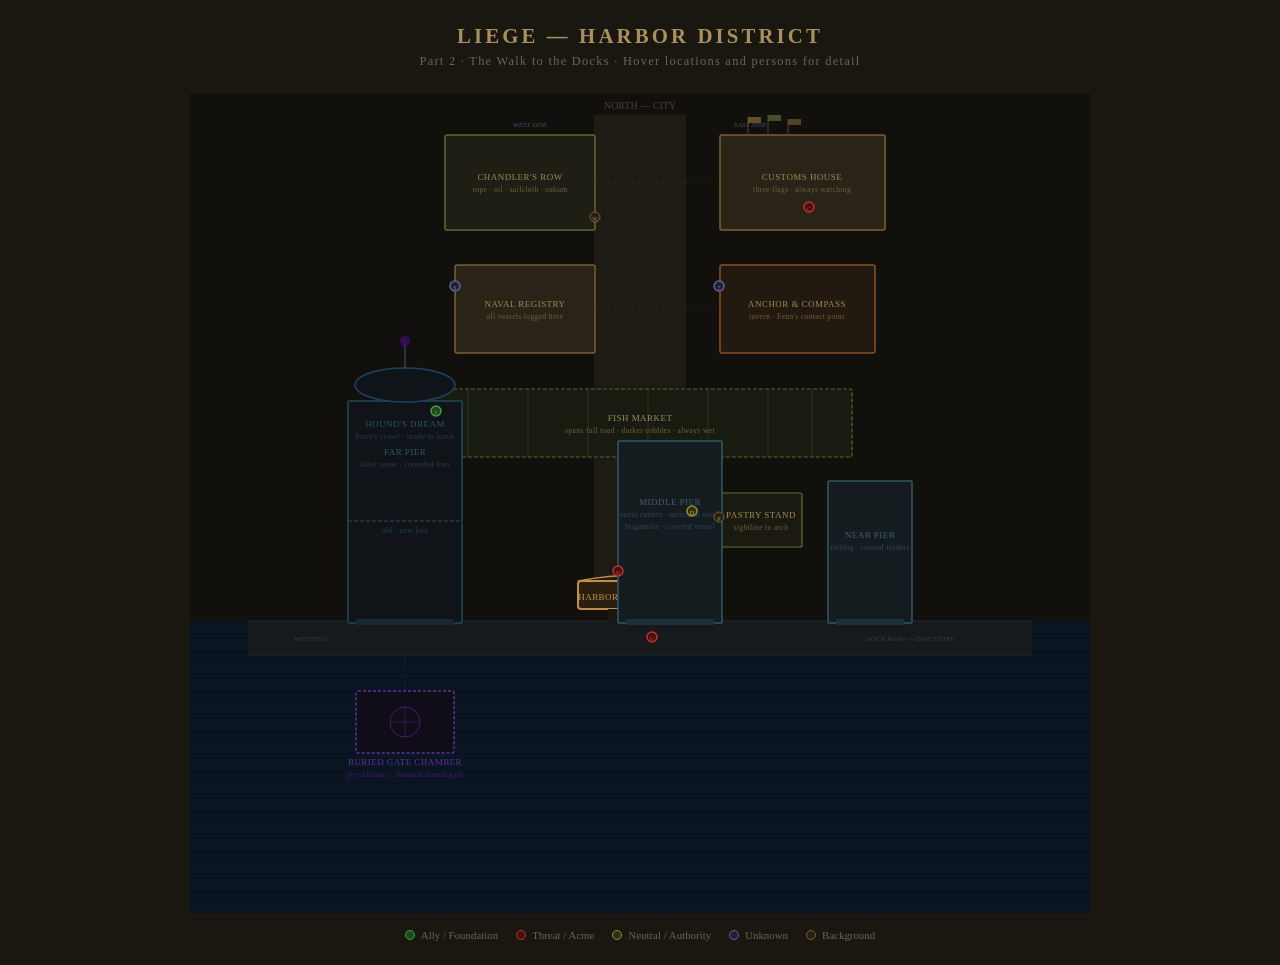
==== index.html @ 9b4d0555 "generated people locations" ====
<!DOCTYPE html>
<html lang="en">
<head>
<meta charset="UTF-8">
<meta name="viewport" content="width=device-width, initial-scale=1.0">
<title>Liege Harbor District — Island Kingdom</title>
<link rel="stylesheet" href="static/css/map.css">
</head>
<body>

<h1>Liege — Harbor District</h1>
<p class="sub">Part 2 · The Walk to the Docks · Hover locations and persons for detail</p>

<div id="mc">
<svg viewBox="0 0 900 820" xmlns="http://www.w3.org/2000/svg">
<defs>
  <pattern id="cb" patternUnits="userSpaceOnUse" width="8" height="8">
    <rect width="8" height="8" fill="#1e1a14"/>
    <rect x="0" y="0" width="3" height="3" fill="#201c16" rx="0.5"/>
    <rect x="4" y="4" width="3" height="3" fill="#1c1812" rx="0.5"/>
  </pattern>
  <pattern id="wp" patternUnits="userSpaceOnUse" width="20" height="10">
    <rect width="20" height="10" fill="#0a1420"/>
    <line x1="0" y1="3" x2="20" y2="3" stroke="#0d1a2a" stroke-width="1"/>
    <line x1="0" y1="7" x2="20" y2="7" stroke="#0c1828" stroke-width="0.5"/>
  </pattern>
  <pattern id="pw" patternUnits="userSpaceOnUse" width="6" height="20">
    <rect width="6" height="20" fill="#141c1e"/>
    <line x1="3" y1="0" x2="3" y2="20" stroke="#101618" stroke-width="0.5"/>
  </pattern>
  <filter id="gp">
    <feGaussianBlur stdDeviation="5" result="b"/>
    <feMerge><feMergeNode in="b"/><feMergeNode in="SourceGraphic"/></feMerge>
  </filter>
</defs>

<!-- background -->
<rect width="900" height="820" fill="#12100c"/>
<text x="450" y="16" class="lbl-compass">NORTH — CITY</text>
<text x="450" y="810" class="lbl-compass">SOUTH — HARBOR WATER</text>

<!-- harbor approach road -->
<rect x="405" y="22" width="90" height="468" fill="url(#cb)"/>
<line x1="405" y1="22" x2="405" y2="490" stroke="#2a2418" stroke-width="1"/>
<line x1="495" y1="22" x2="495" y2="490" stroke="#2a2418" stroke-width="1"/>
<text x="340" y="34" class="lbl-side">WEST SIDE</text>
<text x="560" y="34" class="lbl-side">EAST SIDE</text>

<!-- ROW 1: Chandler's Row (WEST) + Customs House (EAST) -->
<rect x="255" y="42" width="150" height="95" class="bld-commerce" rx="2"/>
<text x="330" y="87" class="lbl">CHANDLER'S ROW</text>
<text x="330" y="99" class="lbl lbl-sm">rope · oil · sailcloth · oakum</text>

<rect x="530" y="42" width="165" height="95" class="bld-govt" rx="2"/>
<line x1="558" y1="42" x2="558" y2="24" stroke="#504030" stroke-width="1"/>
<line x1="578" y1="42" x2="578" y2="22" stroke="#504030" stroke-width="1"/>
<line x1="598" y1="42" x2="598" y2="26" stroke="#504030" stroke-width="1"/>
<rect x="558" y="24" width="13" height="6" fill="#7a6030" opacity="0.8"/>
<rect x="578" y="22" width="13" height="6" fill="#506030" opacity="0.8"/>
<rect x="598" y="26" width="13" height="6" fill="#605030" opacity="0.8"/>
<text x="612" y="87" class="lbl">CUSTOMS HOUSE</text>
<text x="612" y="99" class="lbl lbl-sm">three flags · always watching</text>
<line x1="405" y1="89" x2="530" y2="89" stroke="#302818" stroke-width="0.5" stroke-dasharray="3 3"/>

<!-- ROW 2: Naval Registry (WEST) + Anchor & Compass (EAST) -->
<rect x="265" y="172" width="140" height="88" class="bld-govt" rx="2"/>
<text x="335" y="214" class="lbl">NAVAL REGISTRY</text>
<text x="335" y="226" class="lbl lbl-sm">all vessels logged here</text>

<rect x="530" y="172" width="155" height="88" class="bld-tavern" rx="2"/>
<text x="607" y="214" class="lbl">ANCHOR &amp; COMPASS</text>
<text x="607" y="226" class="lbl lbl-sm">tavern · Fenn's contact point</text>
<line x1="405" y1="216" x2="530" y2="216" stroke="#302818" stroke-width="0.5" stroke-dasharray="3 3"/>

<!-- ROW 3: Fish Market (spans full road) -->
<rect x="238" y="296" width="424" height="68" class="bld-market" rx="1"/>
<line x1="278" y1="296" x2="278" y2="364" stroke="#404828" stroke-width="0.5"/>
<line x1="338" y1="296" x2="338" y2="364" stroke="#404828" stroke-width="0.5"/>
<line x1="398" y1="296" x2="398" y2="364" stroke="#404828" stroke-width="0.5"/>
<line x1="458" y1="296" x2="458" y2="364" stroke="#404828" stroke-width="0.5"/>
<line x1="518" y1="296" x2="518" y2="364" stroke="#404828" stroke-width="0.5"/>
<line x1="578" y1="296" x2="578" y2="364" stroke="#404828" stroke-width="0.5"/>
<line x1="622" y1="296" x2="622" y2="364" stroke="#404828" stroke-width="0.5"/>
<text x="450" y="328" class="lbl">FISH MARKET</text>
<text x="450" y="340" class="lbl lbl-sm">spans full road · darker cobbles · always wet</text>

<!-- ROW 4: Pastry Stand (EAST) -->
<rect x="530" y="400" width="82" height="54" class="bld-vendor" rx="2"/>
<text x="571" y="425" class="lbl">PASTRY STAND</text>
<text x="571" y="437" class="lbl lbl-sm">sightline to arch</text>

<!-- Harbor Entrance Arch -->
<rect x="388" y="488" width="124" height="28" class="bld-arch" rx="3"/>
<path d="M388,488 Q450,476 512,488" fill="none" stroke="#c09040" stroke-width="1.5"/>
<text x="450" y="507" class="lbl" style="fill:#c09040">HARBOR ENTRANCE ARCH</text>

<!-- water -->
<rect x="0" y="528" width="900" height="292" fill="url(#wp)"/>

<!-- dock road -->
<rect x="58" y="528" width="784" height="34" class="dock-road"/>
<line x1="58" y1="528" x2="842" y2="528" stroke="#1e2830" stroke-width="1"/>
<line x1="58" y1="562" x2="842" y2="562" stroke="#1e2830" stroke-width="1"/>
<text x="720" y="548" class="lbl-side" style="fill:#304050">DOCK ROAD — EAST ENTRY</text>
<text x="120" y="548" class="lbl-side" style="fill:#304050">WEST END</text>
<rect x="418" y="516" width="64" height="14" fill="#1a1810"/>

<!-- Near Pier -->
<rect x="638" y="388" width="84" height="142" fill="url(#pw)" rx="1"/>
<rect x="638" y="388" width="84" height="142" class="bld-pier" rx="1" fill="none"/>
<text x="680" y="445" class="lbl" style="fill:#406070">NEAR PIER</text>
<text x="680" y="457" class="lbl lbl-sm" style="fill:#304858">fishing · coastal traders</text>
<rect x="646" y="526" width="68" height="6" fill="#1e3040"/>

<!-- Middle Pier -->
<rect x="428" y="348" width="104" height="182" fill="url(#pw)" rx="1"/>
<rect x="428" y="348" width="104" height="182" class="bld-pier" rx="1" fill="none"/>
<text x="480" y="412" class="lbl" style="fill:#406070">MIDDLE PIER</text>
<text x="480" y="424" class="lbl lbl-sm" style="fill:#304858">naval cutters · merchant sloop</text>
<text x="480" y="436" class="lbl lbl-sm" style="fill:#304858">brigantine · covered vessel</text>
<rect x="436" y="526" width="88" height="6" fill="#1e3040"/>

<!-- Far Pier -->
<rect x="158" y="308" width="114" height="222" fill="url(#pw)" rx="1"/>
<rect x="158" y="308" width="114" height="222" class="bld-pier-old" rx="1" fill="none"/>
<line x1="158" y1="428" x2="272" y2="428" stroke="#304858" stroke-width="1" stroke-dasharray="4 2"/>
<text x="215" y="362" class="lbl" style="fill:#305868">FAR PIER</text>
<text x="215" y="374" class="lbl lbl-sm" style="fill:#204050">older stone · corroded iron</text>
<text x="215" y="440" class="lbl lbl-sm" style="fill:#204050">old / new join</text>
<rect x="166" y="526" width="98" height="6" fill="#1a2830"/>

<!-- Hound's Dream -->
<ellipse cx="215" cy="292" rx="50" ry="17" class="bld-vessel"/>
<line x1="215" y1="275" x2="215" y2="248" stroke="#304050" stroke-width="1.5"/>
<circle cx="215" cy="248" r="5" fill="#3a1060" opacity="0.8" filter="url(#gp)"/>
<text x="215" y="334" class="lbl" style="fill:#305060">HOUND'S DREAM</text>
<text x="215" y="346" class="lbl lbl-sm" style="fill:#204050">Fenn's vessel · ready to leave</text>

<!-- Buried Gate Chamber -->
<rect x="166" y="598" width="98" height="62" class="bld-gate" rx="2"/>
<circle cx="215" cy="629" r="15" fill="none" stroke="#6030a0" stroke-width="1" opacity="0.6"/>
<line x1="215" y1="614" x2="215" y2="644" stroke="#6030a0" stroke-width="0.8" opacity="0.5"/>
<line x1="200" y1="629" x2="230" y2="629" stroke="#6030a0" stroke-width="0.8" opacity="0.5"/>
<text x="215" y="672" class="lbl" style="fill:#6030a0">BURIED GATE CHAMBER</text>
<text x="215" y="684" class="lbl lbl-sm" style="fill:#401870">pre-Alliance · dormant transit gate</text>
<line x1="215" y1="563" x2="215" y2="596" stroke="#401870" stroke-width="1" stroke-dasharray="3 3" opacity="0.6"/>

<!-- Person dots -->
<g class="pdot" data-char="commodore_aldric_fenn">
  <circle cx="246" cy="318" r="5" class="dot-ally"/>
  <text x="246" y="321" style="font-size:6px;fill:#40a040;text-anchor:middle;pointer-events:none;dominant-baseline:middle">F</text>
</g>
<g class="pdot" data-char="mira_solt">
  <circle cx="428" cy="478" r="5" class="dot-threat"/>
  <text x="428" y="481" style="font-size:6px;fill:#c03030;text-anchor:middle;pointer-events:none;dominant-baseline:middle">M</text>
</g>
<g class="pdot" data-char="brothers_kael">
  <circle cx="462" cy="544" r="5" class="dot-threat"/>
  <text x="462" y="547" style="font-size:6px;fill:#c03030;text-anchor:middle;pointer-events:none;dominant-baseline:middle">K</text>
</g>
<g class="pdot" data-char="harwick_dray">
  <circle cx="502" cy="418" r="5" class="dot-neutral"/>
  <text x="502" y="421" style="font-size:6px;fill:#c0c040;text-anchor:middle;pointer-events:none;dominant-baseline:middle">D</text>
</g>
<g class="pdot" data-char="broadsheet_man">
  <circle cx="529" cy="193" r="5" class="dot-unknown"/>
  <text x="529" y="196" style="font-size:6px;fill:#8080c0;text-anchor:middle;pointer-events:none;dominant-baseline:middle">?</text>
</g>
<g class="pdot" data-char="dockworker_handcart">
  <circle cx="405" cy="124" r="5" class="dot-bg"/>
  <text x="405" y="127" style="font-size:6px;fill:#908060;text-anchor:middle;pointer-events:none;dominant-baseline:middle">W</text>
</g>
<g class="pdot" data-char="pastry_vendor">
  <circle cx="529" cy="424" r="5" class="dot-bg"/>
  <text x="529" y="427" style="font-size:6px;fill:#908060;text-anchor:middle;pointer-events:none;dominant-baseline:middle">P</text>
</g>
<g class="pdot" data-char="callo_vesh">
  <circle cx="619" cy="114" r="5" class="dot-threat"/>
  <text x="619" y="117" style="font-size:6px;fill:#c03030;text-anchor:middle;pointer-events:none;dominant-baseline:middle">C</text>
</g>
<g class="pdot" data-char="sable_mourne">
  <circle cx="265" cy="193" r="5" class="dot-unknown"/>
  <text x="265" y="196" style="font-size:6px;fill:#8080c0;text-anchor:middle;pointer-events:none;dominant-baseline:middle">S</text>
</g>

<!-- Location hit areas -->
<rect x="255" y="42" width="150" height="95" class="loc-hit" data-loc="liege_chandlers_row"/>
<rect x="530" y="42" width="165" height="95" class="loc-hit" data-loc="liege_customs_house"/>
<rect x="265" y="172" width="140" height="88" class="loc-hit" data-loc="liege_naval_registry"/>
<rect x="530" y="172" width="155" height="88" class="loc-hit" data-loc="liege_anchor_compass"/>
<rect x="238" y="296" width="424" height="68" class="loc-hit" data-loc="liege_fish_market"/>
<rect x="530" y="400" width="82" height="54" class="loc-hit" data-loc="liege_pastry_stand"/>
<rect x="388" y="476" width="124" height="42" class="loc-hit" data-loc="liege_dock_entrance_arch"/>
<rect x="638" y="388" width="84" height="142" class="loc-hit" data-loc="liege_near_pier"/>
<rect x="428" y="348" width="104" height="182" class="loc-hit" data-loc="liege_middle_pier"/>
<rect x="158" y="428" width="114" height="102" class="loc-hit" data-loc="liege_far_pier"/>
<ellipse cx="215" cy="292" rx="52" ry="22" class="loc-hit" data-loc="liege_hounds_dream_berth"/>
<rect x="166" y="596" width="98" height="66" class="loc-hit" data-loc="liege_buried_gate_chamber"/>
</svg>

<div id="tip"></div>

<div class="legend">
  <div class="li"><div class="ld" style="background:#204820;border-color:#40a040"></div>Ally / Foundation</div>
  <div class="li"><div class="ld" style="background:#481010;border-color:#c03030"></div>Threat / Acme</div>
  <div class="li"><div class="ld" style="background:#303010;border-color:#909030"></div>Neutral / Authority</div>
  <div class="li"><div class="ld" style="background:#202030;border-color:#6060a0"></div>Unknown</div>
  <div class="li"><div class="ld" style="background:#282010;border-color:#706040"></div>Background</div>
</div>
</div>

<script src="static/js/map.js"></script>
</body>
</html>
---- static/css/map.css ----
*{box-sizing:border-box;margin:0;padding:0}
body{background:#1a1610;color:#d4c9a8;font-family:Georgia,serif;display:flex;flex-direction:column;align-items:center;padding:24px}
h1{font-size:1.3rem;letter-spacing:.15em;text-transform:uppercase;color:#a89060;margin-bottom:6px}
.sub{font-size:.78rem;color:#6e6450;letter-spacing:.1em;margin-bottom:24px}
#mc{position:relative;width:900px;max-width:100%}
svg{width:100%;height:auto;display:block}

/* location hit areas */
.loc-hit{cursor:pointer;fill:transparent;stroke:none}

/* building fills */
.bld-govt{fill:#2a2318;stroke:#7a6030;stroke-width:1.5}
.bld-tavern{fill:#221a10;stroke:#8a5020;stroke-width:1.5}
.bld-commerce{fill:#1e1e14;stroke:#606830;stroke-width:1.5}
.bld-market{fill:#181c10;stroke:#506828;stroke-width:1.2;stroke-dasharray:4 2}
.bld-vendor{fill:#1a1a10;stroke:#607028;stroke-width:1.2}
.bld-arch{fill:#2a2010;stroke:#c09040;stroke-width:2}
.bld-pier{fill:#141c20;stroke:#305868;stroke-width:1.5}
.bld-pier-old{fill:#101418;stroke:#204858;stroke-width:1.5}
.bld-vessel{fill:#0e1418;stroke:#204060;stroke-width:1.5}
.bld-gate{fill:#100c18;stroke:#6030a0;stroke-width:1.5;stroke-dasharray:3 2}
.dock-road{fill:#161a1c}

/* svg text */
.lbl{font-family:Georgia,serif;font-size:9px;fill:#a08858;text-anchor:middle;pointer-events:none;letter-spacing:.05em}
.lbl-sm{font-size:7.5px;fill:#706040}
.lbl-side{font-size:7px;fill:#405060;text-anchor:middle;pointer-events:none;font-style:italic}
.lbl-compass{font-size:10px;fill:#504030;text-anchor:middle}

/* person dots */
.pdot{cursor:pointer}
.pdot circle{transition:r .15s}
.pdot:hover circle{r:7}
.dot-ally{fill:#204820;stroke:#40a040;stroke-width:1.5}
.dot-threat{fill:#481010;stroke:#c03030;stroke-width:1.5}
.dot-neutral{fill:#303010;stroke:#909030;stroke-width:1.5}
.dot-unknown{fill:#202030;stroke:#6060a0;stroke-width:1.5}
.dot-bg{fill:#282010;stroke:#706040;stroke-width:1}

/* tooltip */
#tip{position:fixed;display:none;background:#0e0c08;border:1px solid #504030;border-radius:3px;padding:12px 14px;max-width:280px;z-index:100;pointer-events:none;box-shadow:0 4px 20px rgba(0,0,0,.7)}
#tip.on{display:block}
#tip .tn{font-size:.85rem;color:#c0a060;margin-bottom:4px;font-weight:bold}
#tip .tf{font-size:.68rem;color:#806040;margin-bottom:6px;letter-spacing:.05em;text-transform:uppercase}
#tip .tb{font-size:.72rem;color:#a09070;line-height:1.5}
#tip .ts{display:inline-block;margin-top:6px;font-size:.65rem;padding:2px 6px;border-radius:2px;letter-spacing:.06em;text-transform:uppercase}
.st-ally{background:#1a3a1a;color:#60c060;border:1px solid #40a040}
.st-threat{background:#3a1010;color:#e06060;border:1px solid #c03030}
.st-neutral{background:#2a2a10;color:#c0c040;border:1px solid #909030}
.st-unknown{background:#181828;color:#8080c0;border:1px solid #6060a0}
.st-bg{background:#201e14;color:#908060;border:1px solid #605040}
#tip .ln{font-size:.85rem;color:#a08858;margin-bottom:4px;font-weight:bold}
#tip .lt{font-size:.68rem;color:#605840;margin-bottom:6px;letter-spacing:.05em;text-transform:uppercase}
#tip .lth{display:inline-block;margin-top:6px;font-size:.65rem;padding:2px 6px;border-radius:2px;letter-spacing:.06em;text-transform:uppercase}
.thr-none{background:#141e14;color:#508050;border:1px solid #305030}
.thr-low{background:#1e1e10;color:#a0a040;border:1px solid #707030}
.thr-moderate{background:#201408;color:#c07030;border:1px solid #905020}
.thr-high{background:#200808;color:#e04040;border:1px solid #a02020}
.thr-unknown{background:#100c20;color:#7060c0;border:1px solid #504090}

/* legend */
.legend{display:flex;gap:18px;margin-top:16px;flex-wrap:wrap;justify-content:center}
.li{display:flex;align-items:center;gap:6px;font-size:.68rem;color:#706050}
.ld{width:10px;height:10px;border-radius:50%;border:1.5px solid;flex-shrink:0}
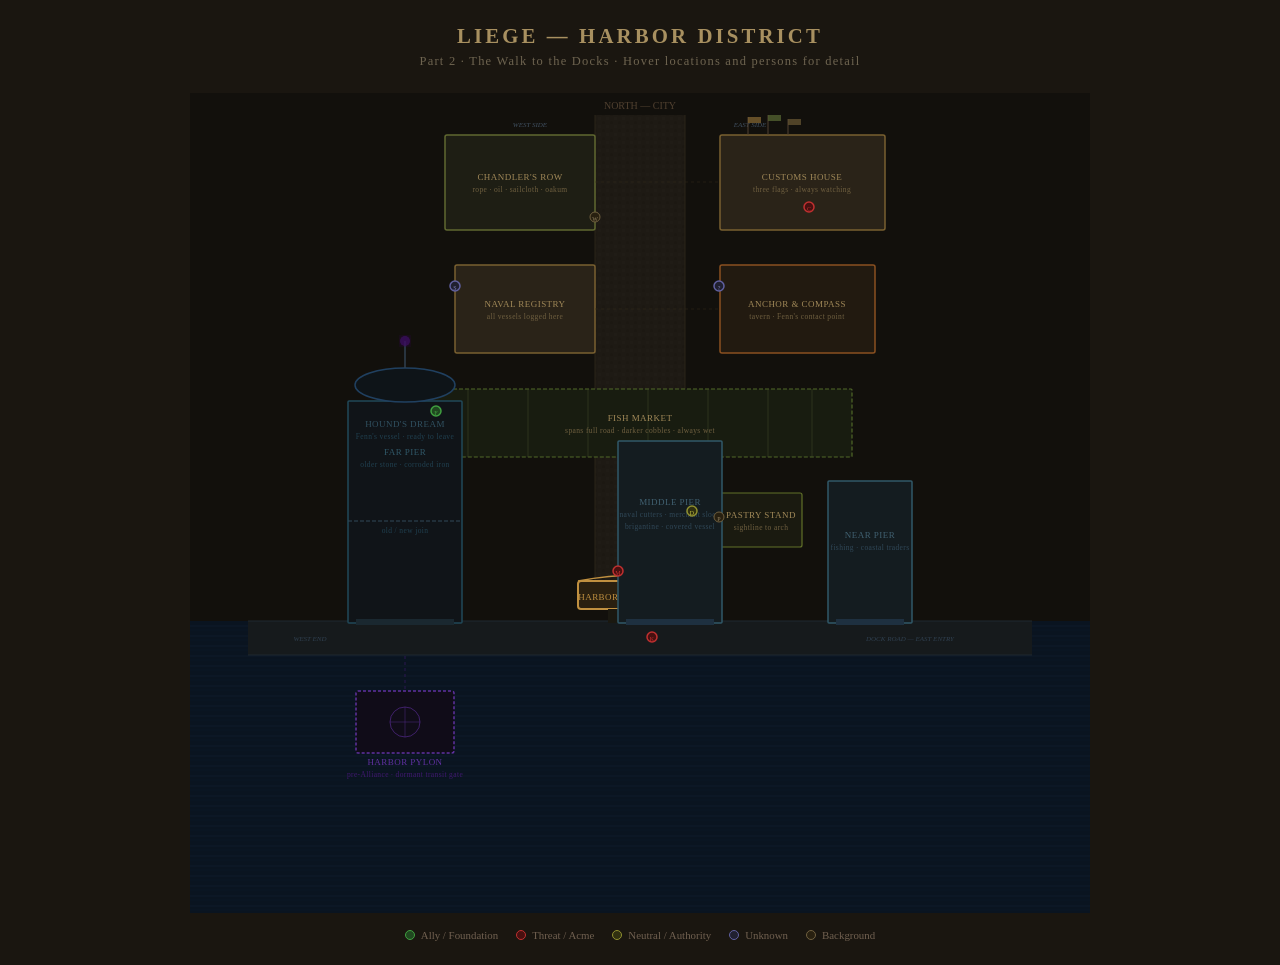
==== commit bf025bf1: "all sorts of updates" ====
--- a/index.html
+++ b/index.html
@@ -136,12 +136,12 @@
 <text x="215" y="334" class="lbl" style="fill:#305060">HOUND'S DREAM</text>
 <text x="215" y="346" class="lbl lbl-sm" style="fill:#204050">Fenn's vessel · ready to leave</text>
 
-<!-- Buried Gate Chamber -->
+<!-- Harbor Pylon -->
 <rect x="166" y="598" width="98" height="62" class="bld-gate" rx="2"/>
 <circle cx="215" cy="629" r="15" fill="none" stroke="#6030a0" stroke-width="1" opacity="0.6"/>
 <line x1="215" y1="614" x2="215" y2="644" stroke="#6030a0" stroke-width="0.8" opacity="0.5"/>
 <line x1="200" y1="629" x2="230" y2="629" stroke="#6030a0" stroke-width="0.8" opacity="0.5"/>
-<text x="215" y="672" class="lbl" style="fill:#6030a0">BURIED GATE CHAMBER</text>
+<text x="215" y="672" class="lbl" style="fill:#6030a0">HARBOR PYLON</text>
 <text x="215" y="684" class="lbl lbl-sm" style="fill:#401870">pre-Alliance · dormant transit gate</text>
 <line x1="215" y1="563" x2="215" y2="596" stroke="#401870" stroke-width="1" stroke-dasharray="3 3" opacity="0.6"/>
 
